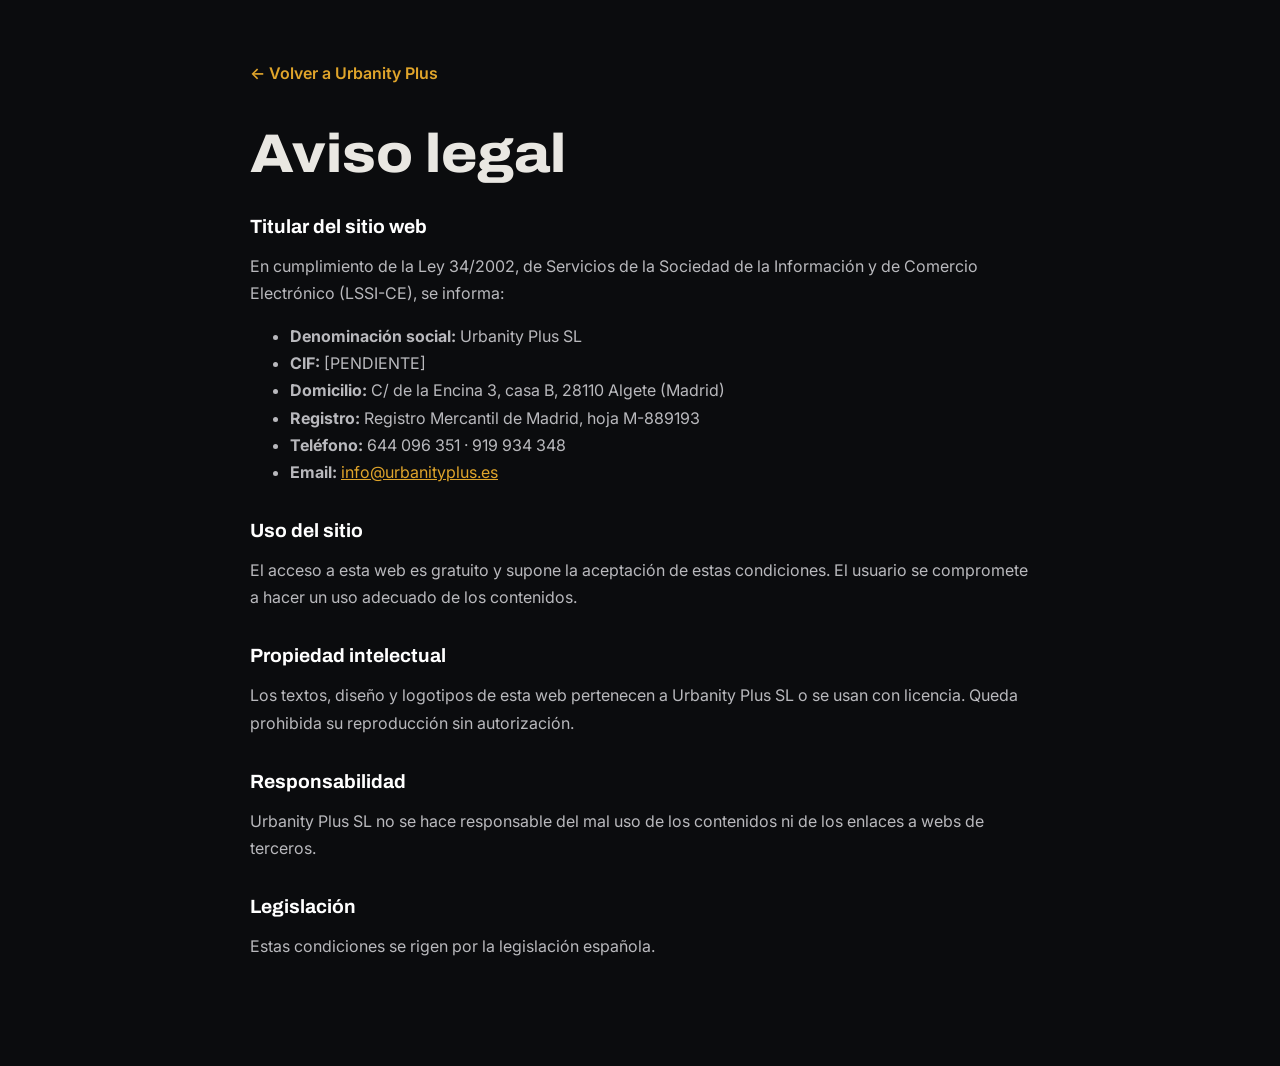
==== aviso-legal.html @ 651372eb "Urbanity Plus: aviso-legal.html" ====
﻿<!doctype html>
<html lang="es"><head><meta charset="utf-8"><meta name="viewport" content="width=device-width, initial-scale=1">
<title>Aviso legal · Urbanity Plus</title><meta name="robots" content="noindex"><link rel="icon" href="favicon.svg" type="image/svg+xml">
<link href="https://fonts.googleapis.com/css2?family=Archivo:wdth,wght@62..125,300..900&family=Inter:wght@400;600&display=swap" rel="stylesheet">
<style>body{margin:0;background:#0b0c0e;color:#e9e7e2;font:400 16px/1.7 Inter,system-ui,sans-serif}main{max-width:780px;margin:0 auto;padding:60px 20px 90px}a{color:#e0a52b}h1{font:800 clamp(2rem,6vw,3.4rem)/1 Archivo,sans-serif;font-variation-settings:"wdth" 108;margin:40px 0 30px}h2{font:700 1.2rem Archivo,sans-serif;margin:34px 0 8px;color:#fff}p,li{color:#b9b9bd}.back{font-weight:600;text-decoration:none}</style></head>
<body><main><a class="back" href="index.html">← Volver a Urbanity Plus</a><h1>Aviso legal</h1>
<h2>Titular del sitio web</h2>
<p>En cumplimiento de la Ley 34/2002, de Servicios de la Sociedad de la Información y de Comercio Electrónico (LSSI-CE), se informa:</p>
<ul><li><b>Denominación social:</b> Urbanity Plus SL</li><li><b>CIF:</b> [PENDIENTE]</li><li><b>Domicilio:</b> C/ de la Encina 3, casa B, 28110 Algete (Madrid)</li><li><b>Registro:</b> Registro Mercantil de Madrid, hoja M-889193</li><li><b>Teléfono:</b> 644 096 351 · 919 934 348</li><li><b>Email:</b> <a href="mailto:info@urbanityplus.es">info@urbanityplus.es</a></li></ul>
<h2>Uso del sitio</h2><p>El acceso a esta web es gratuito y supone la aceptación de estas condiciones. El usuario se compromete a hacer un uso adecuado de los contenidos.</p>
<h2>Propiedad intelectual</h2><p>Los textos, diseño y logotipos de esta web pertenecen a Urbanity Plus SL o se usan con licencia. Queda prohibida su reproducción sin autorización.</p>
<h2>Responsabilidad</h2><p>Urbanity Plus SL no se hace responsable del mal uso de los contenidos ni de los enlaces a webs de terceros.</p>
<h2>Legislación</h2><p>Estas condiciones se rigen por la legislación española.</p>
</main></body></html>
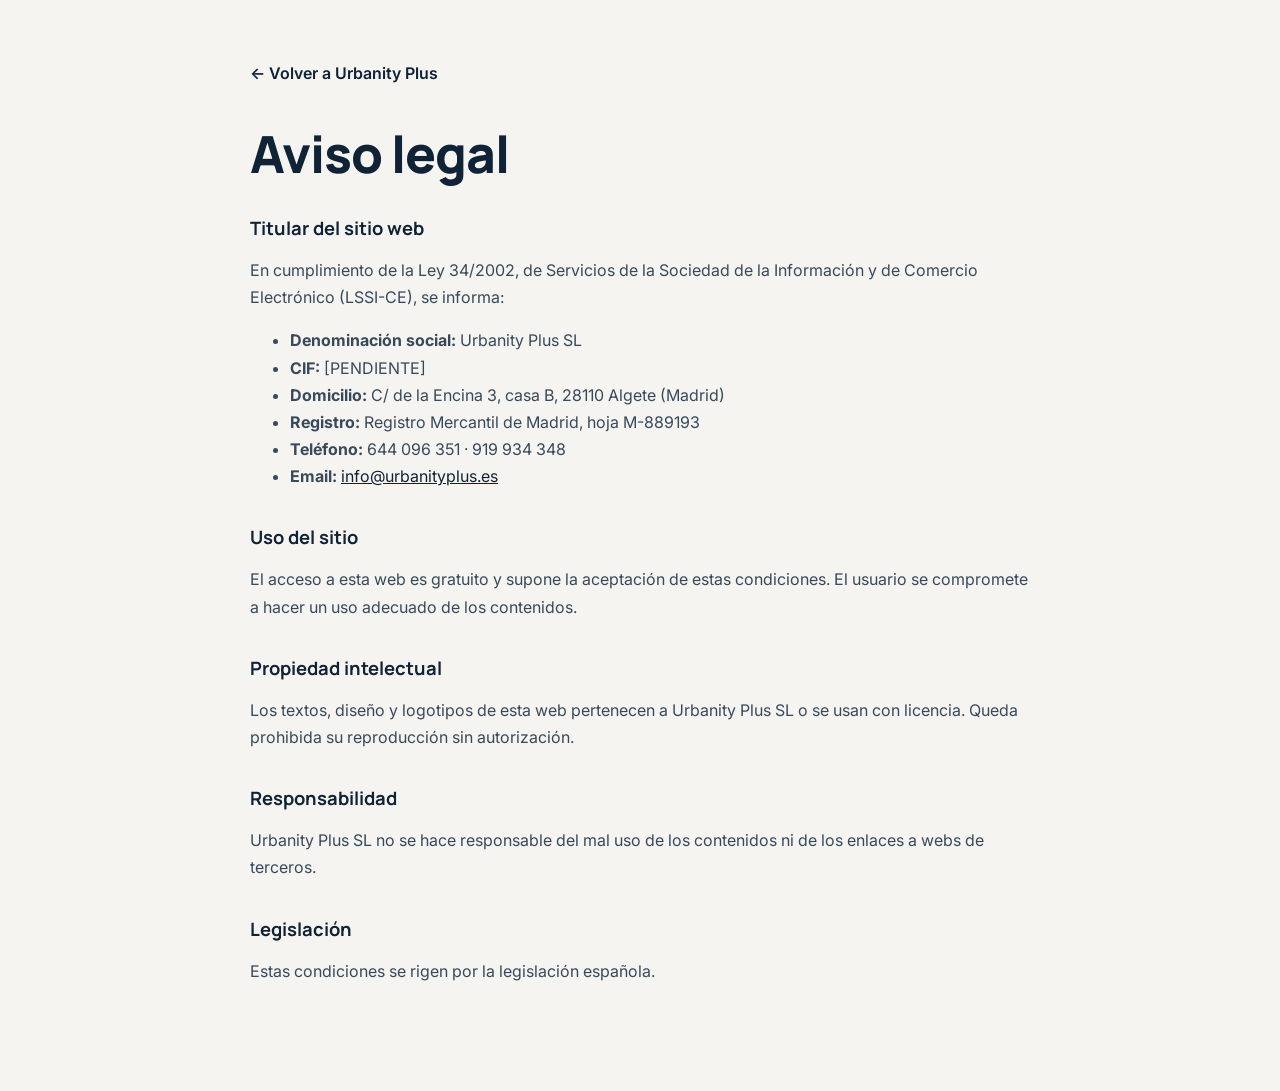
==== commit 6b63779f: "Urbanity Plus: aviso-legal.html" ====
--- a/aviso-legal.html
+++ b/aviso-legal.html
@@ -1,8 +1,8 @@
-﻿<!doctype html>
+<!doctype html>
 <html lang="es"><head><meta charset="utf-8"><meta name="viewport" content="width=device-width, initial-scale=1">
 <title>Aviso legal · Urbanity Plus</title><meta name="robots" content="noindex"><link rel="icon" href="favicon.svg" type="image/svg+xml">
-<link href="https://fonts.googleapis.com/css2?family=Archivo:wdth,wght@62..125,300..900&family=Inter:wght@400;600&display=swap" rel="stylesheet">
-<style>body{margin:0;background:#0b0c0e;color:#e9e7e2;font:400 16px/1.7 Inter,system-ui,sans-serif}main{max-width:780px;margin:0 auto;padding:60px 20px 90px}a{color:#e0a52b}h1{font:800 clamp(2rem,6vw,3.4rem)/1 Archivo,sans-serif;font-variation-settings:"wdth" 108;margin:40px 0 30px}h2{font:700 1.2rem Archivo,sans-serif;margin:34px 0 8px;color:#fff}p,li{color:#b9b9bd}.back{font-weight:600;text-decoration:none}</style></head>
+<link href="https://fonts.googleapis.com/css2?family=Manrope:wght@700;800&family=Inter:wght@400;600&display=swap" rel="stylesheet">
+<style>body{margin:0;background:#f5f4f0;color:#0f2236;font:400 16px/1.7 Inter,system-ui,sans-serif}main{max-width:780px;margin:0 auto;padding:60px 20px 90px}a{color:#0f2236}h1{font:800 clamp(2rem,6vw,3.2rem)/1.05 Manrope,sans-serif;letter-spacing:-.02em;margin:40px 0 30px}h2{font:700 1.15rem Manrope,sans-serif;margin:34px 0 8px}p,li{color:#38495c}.back{font-weight:600;text-decoration:none}</style></head>
 <body><main><a class="back" href="index.html">← Volver a Urbanity Plus</a><h1>Aviso legal</h1>
 <h2>Titular del sitio web</h2>
 <p>En cumplimiento de la Ley 34/2002, de Servicios de la Sociedad de la Información y de Comercio Electrónico (LSSI-CE), se informa:</p>
